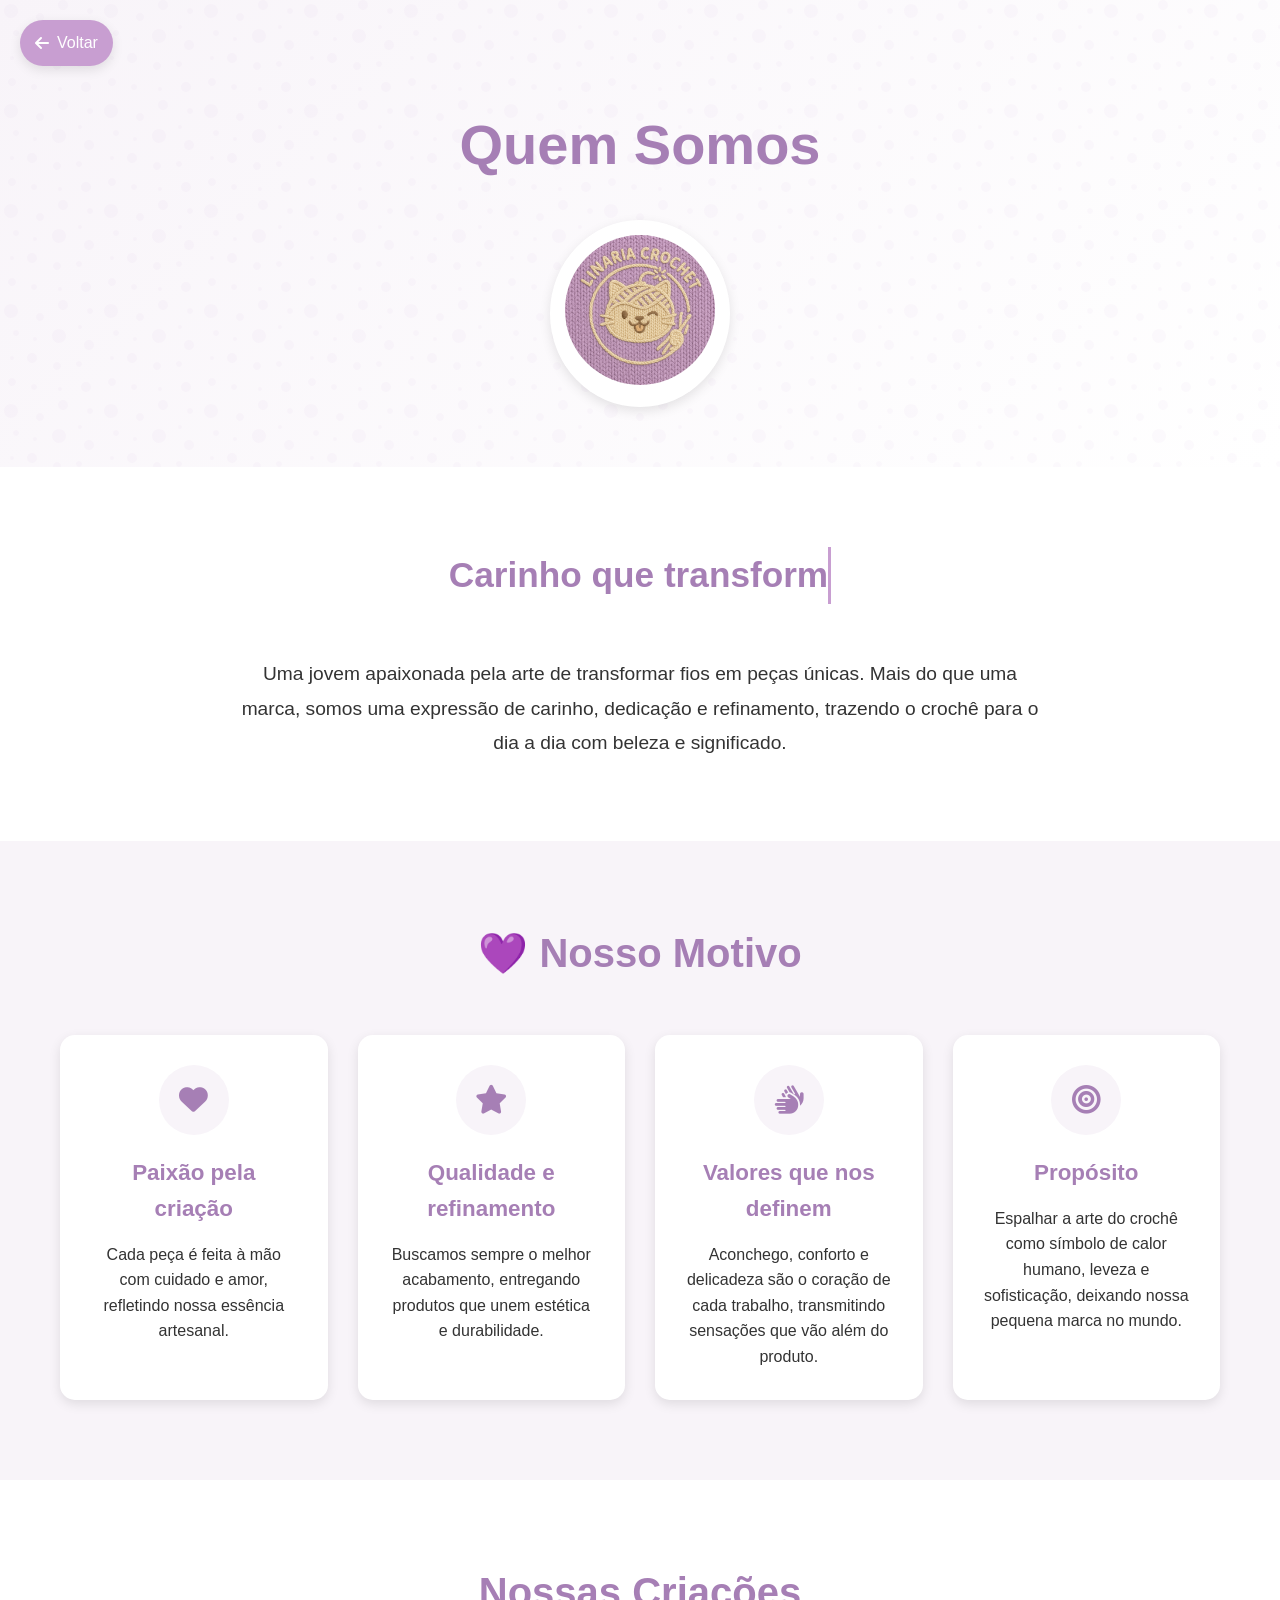
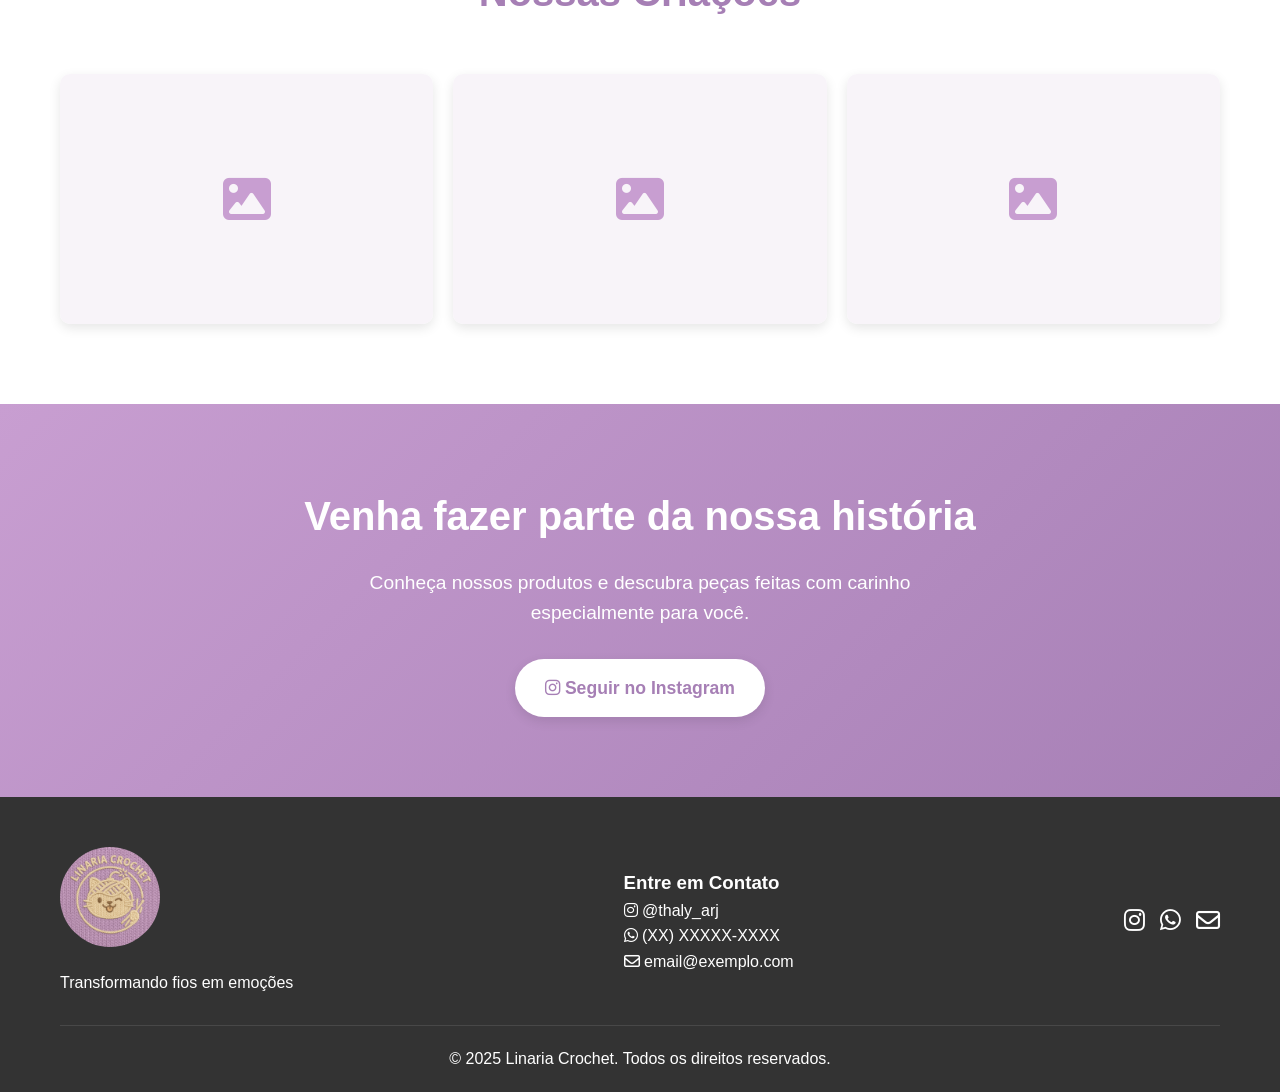
==== quemsomos.html @ 7929ccbb "first commit" ====
<!DOCTYPE html>
<html lang="pt-BR">
<head>
  <meta charset="UTF-8">
  <meta name="viewport" content="width=device-width, initial-scale=1.0">
  <title>Quem Somos - Linaria Crochet</title>
  <link rel="stylesheet" href="https://cdnjs.cloudflare.com/ajax/libs/font-awesome/6.4.0/css/all.min.css">
  <link rel="stylesheet" href="css/quemSomos.css">
</head>
<body>
  <!-- Botão Voltar -->
  <a href="index.html" class="back-button">
    <i class="fas fa-arrow-left"></i> Voltar
  </a>

  <!-- Hero Section -->
  <section class="hero">
    <div class="hero-content">
      <h1 class="hero-title">Quem Somos</h1>
      <div class="hero-image">
        <img src="img/logo.png" alt="Linaria Crochet">
      </div>
    </div>
  </section>

  <!-- Conteúdo Principal -->
  <main class="about-container">
    <!-- Introdução -->
    <section class="intro-section">
      <div class="container">
        <div class="typewriter-container">
          <h2 class="typewriter">Carinho que transforma.</h2>
        </div>
        <p class="intro-text">Uma jovem apaixonada pela arte de transformar fios em peças únicas. Mais do que uma marca, somos uma expressão de carinho, dedicação e refinamento, trazendo o crochê para o dia a dia com beleza e significado.</p>
      </div>
    </section>

    <!-- Nosso Motivo -->
    <section class="motive-section">
      <div class="container">
        <h2 class="section-title">💜 Nosso Motivo</h2>
        
        <div class="motive-grid">
          <div class="motive-card">
            <div class="motive-icon">
              <i class="fas fa-heart"></i>
            </div>
            <h3>Paixão pela criação</h3>
            <p>Cada peça é feita à mão com cuidado e amor, refletindo nossa essência artesanal.</p>
          </div>
          
          <div class="motive-card">
            <div class="motive-icon">
              <i class="fas fa-star"></i>
            </div>
            <h3>Qualidade e refinamento</h3>
            <p>Buscamos sempre o melhor acabamento, entregando produtos que unem estética e durabilidade.</p>
          </div>
          
          <div class="motive-card">
            <div class="motive-icon">
              <i class="fas fa-hands"></i>
            </div>
            <h3>Valores que nos definem</h3>
            <p>Aconchego, conforto e delicadeza são o coração de cada trabalho, transmitindo sensações que vão além do produto.</p>
          </div>
          
          <div class="motive-card">
            <div class="motive-icon">
              <i class="fas fa-bullseye"></i>
            </div>
            <h3>Propósito</h3>
            <p>Espalhar a arte do crochê como símbolo de calor humano, leveza e sofisticação, deixando nossa pequena marca no mundo.</p>
          </div>
        </div>
      </div>
    </section>

    <!-- Galeria -->
    <section class="gallery-section">
      <div class="container">
        <h2 class="section-title">Nossas Criações</h2>
        <div class="gallery-grid">
          <div class="gallery-item">
            <div class="gallery-image placeholder-image">
              <i class="fas fa-image"></i>
            </div>
          </div>
          <div class="gallery-item">
            <div class="gallery-image placeholder-image">
              <i class="fas fa-image"></i>
            </div>
          </div>
          <div class="gallery-item">
            <div class="gallery-image placeholder-image">
              <i class="fas fa-image"></i>
            </div>
          </div>
        </div>
      </div>
    </section>

    <!-- Chamada para ação -->
    <section class="cta-section">
      <div class="container">
        <h2 class="cta-title">Venha fazer parte da nossa história</h2>
        <p>Conheça nossos produtos e descubra peças feitas com carinho especialmente para você.</p>
        <a href="https://www.instagram.com/thaly_arj/" target="_blank" class="cta-button">
          <i class="fab fa-instagram"></i> Seguir no Instagram
        </a>
      </div>
    </section>
  </main>

 <footer class="footer" id="contact">
    <div class="container">
      <div class="footer-content">
        <div class="footer-logo">
          <img src="./img/logo.png" alt="Linaria Crochet">
          <p>Transformando fios em emoções</p>
        </div>
        <div class="footer-info">
          <h3>Entre em Contato</h3>
          <div class="contact-info">
            <p><i class="fab fa-instagram"></i> @thaly_arj</p>
            <p><i class="fab fa-whatsapp"></i> (XX) XXXXX-XXXX</p>
            <p><i class="far fa-envelope"></i> email@exemplo.com</p>
          </div>
        </div>
        <div class="footer-links">
          <a href="https://www.instagram.com/thaly_arj/" target="_blank">
            <i class="fab fa-instagram"></i>
          </a>
          <a href="#">
            <i class="fab fa-whatsapp"></i>
          </a>
          <a href="#">
            <i class="far fa-envelope"></i>
          </a>
        </div>
      </div>
      <div class="footer-bottom">
        <p>&copy; 2025 Linaria Crochet. Todos os direitos reservados.</p>
      </div>
    </div>
  </footer>

  <script src="js/quemSomos.js"></script>
</body>
</html>
---- css/quemSomos.css ----
/* ===== VARIÁVEIS E RESET ===== */
:root {
  --primary-color: #c89ed1;
  --primary-dark: #a67fb5;
  --secondary-color: #f8f4f9;
  --text-color: #333;
  --light-gray: #f5f5f5;
  --white: #ffffff;
  --shadow: 0 4px 12px rgba(0, 0, 0, 0.1);
  --transition: all 0.3s ease;
}

* {
  margin: 0;
  padding: 0;
  box-sizing: border-box;
}

body {
  font-family: 'Segoe UI', Tahoma, Geneva, Verdana, sans-serif;
  background: var(--white);
  color: var(--text-color);
  line-height: 1.6;
  overflow-x: hidden;
}

.container {
  max-width: 1200px;
  margin: 0 auto;
  padding: 0 20px;
}

/* ===== BOTÃO VOLTAR ===== */
.back-button {
  position: fixed;
  top: 20px;
  left: 20px;
  z-index: 100;
  background: var(--primary-color);
  color: var(--white);
  text-decoration: none;
  padding: 10px 15px;
  border-radius: 30px;
  display: flex;
  align-items: center;
  gap: 8px;
  font-weight: 500;
  box-shadow: var(--shadow);
  transition: var(--transition);
}

.back-button:hover {
  background: var(--primary-dark);
  transform: translateY(-2px);
}

/* ===== HERO SECTION ===== */
.hero {
  background: linear-gradient(135deg, var(--secondary-color) 0%, var(--white) 100%);
  padding: 100px 0 60px;
  text-align: center;
  position: relative;
  overflow: hidden;
}

.hero::before {
  content: '';
  position: absolute;
  top: 0;
  left: 0;
  width: 100%;
  height: 100%;
  background-image: url("data:image/svg+xml,%3Csvg width='100' height='100' viewBox='0 0 100 100' xmlns='http://www.w3.org/2000/svg'%3E%3Cpath d='M11 18c3.866 0 7-3.134 7-7s-3.134-7-7-7-7 3.134-7 7 3.134 7 7 7zm48 25c3.866 0 7-3.134 7-7s-3.134-7-7-7-7 3.134-7 7 3.134 7 7 7zm-43-7c1.657 0 3-1.343 3-3s-1.343-3-3-3-3 1.343-3 3 1.343 3 3 3zm63 31c1.657 0 3-1.343 3-3s-1.343-3-3-3-3 1.343-3 3 1.343 3 3 3zM34 90c1.657 0 3-1.343 3-3s-1.343-3-3-3-3 1.343-3 3 1.343 3 3 3zm56-76c1.657 0 3-1.343 3-3s-1.343-3-3-3-3 1.343-3 3 1.343 3 3 3zM12 86c2.21 0 4-1.79 4-4s-1.79-4-4-4-4 1.79-4 4 1.79 4 4 4zm28-65c2.21 0 4-1.79 4-4s-1.79-4-4-4-4 1.79-4 4 1.79 4 4 4zm23-11c2.76 0 5-2.24 5-5s-2.24-5-5-5-5 2.24-5 5 2.24 5 5 5zm-6 60c2.21 0 4-1.79 4-4s-1.79-4-4-4-4 1.79-4 4 1.79 4 4 4zm29 22c2.76 0 5-2.24 5-5s-2.24-5-5-5-5 2.24-5 5 2.24 5 5 5zM32 63c2.76 0 5-2.24 5-5s-2.24-5-5-5-5 2.24-5 5 2.24 5 5 5zm57-13c2.76 0 5-2.24 5-5s-2.24-5-5-5-5 2.24-5 5 2.24 5 5 5zm-9-21c1.105 0 2-.895 2-2s-.895-2-2-2-2 .895-2 2 .895 2 2 2zM60 91c1.105 0 2-.895 2-2s-.895-2-2-2-2 .895-2 2 .895 2 2 2zM35 41c1.105 0 2-.895 2-2s-.895-2-2-2-2 .895-2 2 .895 2 2 2zM12 60c1.105 0 2-.895 2-2s-.895-2-2-2-2 .895-2 2 .895 2 2 2z' fill='%23c89ed1' fill-opacity='0.1' fill-rule='evenodd'/%3E%3C/svg%3E");
  opacity: 0.5;
}

.hero-content {
  position: relative;
  z-index: 2;
}

.hero-title {
  font-size: 3.5rem;
  color: var(--primary-dark);
  margin-bottom: 30px;
  font-weight: 700;
  animation: fadeInDown 1s ease;
}

.hero-image {
  display: inline-block;
  background: var(--white);
  padding: 15px;
  border-radius: 50%;
  box-shadow: var(--shadow);
  animation: fadeInUp 1s ease;
}

.hero-image img {
  width: 150px;
  height: 150px;
  object-fit: cover;
  border-radius: 50%;
}

/* ===== SEÇÃO DE INTRODUÇÃO ===== */
.intro-section {
  padding: 80px 0;
  background: var(--white);
  text-align: center;
}

.typewriter-container {
  margin-bottom: 30px;
  min-height: 80px;
}

.typewriter {
  font-size: 2.2rem;
  color: var(--primary-dark);
  font-weight: 600;
  display: inline-block;
  border-right: 3px solid var(--primary-color);
  white-space: nowrap;
  overflow: hidden;
  animation: blink 0.75s step-end infinite;
}

.intro-text {
  font-size: 1.2rem;
  max-width: 800px;
  margin: 0 auto;
  line-height: 1.8;
  color: var(--text-color);
  animation: fadeIn 1.5s ease;
}

/* ===== SEÇÃO DE MOTIVO ===== */
.motive-section {
  padding: 80px 0;
  background: var(--secondary-color);
}

.section-title {
  text-align: center;
  font-size: 2.5rem;
  color: var(--primary-dark);
  margin-bottom: 50px;
  font-weight: 700;
}

.motive-grid {
  display: grid;
  grid-template-columns: repeat(auto-fit, minmax(250px, 1fr));
  gap: 30px;
}

.motive-card {
  background: var(--white);
  padding: 30px;
  border-radius: 15px;
  text-align: center;
  box-shadow: var(--shadow);
  transition: var(--transition);
  opacity: 0;
  transform: translateY(20px);
}

.motive-card.visible {
  opacity: 1;
  transform: translateY(0);
}

.motive-card:hover {
  transform: translateY(-10px);
  box-shadow: 0 15px 30px rgba(0, 0, 0, 0.1);
}

.motive-icon {
  width: 70px;
  height: 70px;
  background: var(--secondary-color);
  border-radius: 50%;
  display: flex;
  align-items: center;
  justify-content: center;
  margin: 0 auto 20px;
  color: var(--primary-dark);
  font-size: 1.8rem;
}

.motive-card h3 {
  font-size: 1.4rem;
  margin-bottom: 15px;
  color: var(--primary-dark);
}

.motive-card p {
  color: var(--text-color);
  line-height: 1.6;
}

/* ===== GALERIA ===== */
.gallery-section {
  padding: 80px 0;
  background: var(--white);
}

.gallery-grid {
  display: grid;
  grid-template-columns: repeat(auto-fit, minmax(300px, 1fr));
  gap: 20px;
}

.gallery-item {
  border-radius: 10px;
  overflow: hidden;
  box-shadow: var(--shadow);
  transition: var(--transition);
}

.gallery-item:hover {
  transform: scale(1.03);
}

.placeholder-image {
  height: 250px;
  background: var(--secondary-color);
  display: flex;
  align-items: center;
  justify-content: center;
  color: var(--primary-color);
  font-size: 3rem;
}

/* ===== SEÇÃO CTA ===== */
.cta-section {
  padding: 80px 0;
  background: linear-gradient(135deg, var(--primary-color) 0%, var(--primary-dark) 100%);
  color: var(--white);
  text-align: center;
}

.cta-title {
  font-size: 2.5rem;
  margin-bottom: 20px;
}

.cta-section p {
  font-size: 1.2rem;
  max-width: 600px;
  margin: 0 auto 30px;
}

.cta-button {
  display: inline-block;
  background: var(--white);
  color: var(--primary-dark);
  text-decoration: none;
  padding: 15px 30px;
  border-radius: 30px;
  font-weight: 600;
  font-size: 1.1rem;
  transition: var(--transition);
  box-shadow: var(--shadow);
}

.cta-button:hover {
  transform: translateY(-5px);
  box-shadow: 0 10px 20px rgba(0, 0, 0, 0.2);
}

/* ===== RODAPÉ ===== */
.footer {
  background: var(--text-color);
  color: var(--white);
  padding: 50px 0 20px;
}

.footer-content {
  display: flex;
  justify-content: space-between;
  align-items: center;
  margin-bottom: 30px;
  flex-wrap: wrap;
  gap: 30px;
}

.footer-logo img {
  width: 100px;
  height: 100px;
  border-radius: 50%;
  object-fit: cover;
  margin-bottom: 15px;
}

.footer-links {
  display: flex;
  gap: 15px;
}

.footer-links a {
  color: var(--white);
  font-size: 1.5rem;
  transition: var(--transition);
}

.footer-links a:hover {
  color: var(--primary-color);
  transform: translateY(-3px);
}

.footer-bottom {
  text-align: center;
  padding-top: 20px;
  border-top: 1px solid rgba(255, 255, 255, 0.1);
}

/* ===== ANIMAÇÕES ===== */
@keyframes fadeIn {
  from { opacity: 0; }
  to { opacity: 1; }
}

@keyframes fadeInUp {
  from {
    opacity: 0;
    transform: translateY(30px);
  }
  to {
    opacity: 1;
    transform: translateY(0);
  }
}

@keyframes fadeInDown {
  from {
    opacity: 0;
    transform: translateY(-30px);
  }
  to {
    opacity: 1;
    transform: translateY(0);
  }
}

@keyframes blink {
  from, to { border-color: transparent; }
  50% { border-color: var(--primary-color); }
}

/* ===== RESPONSIVIDADE ===== */
@media (max-width: 992px) {
  .hero-title {
    font-size: 2.8rem;
  }
  
  .typewriter {
    font-size: 1.8rem;
  }
}

@media (max-width: 768px) {
  .hero {
    padding: 80px 0 40px;
  }
  
  .hero-title {
    font-size: 2.2rem;
  }
  
  .typewriter {
    font-size: 1.5rem;
    white-space: normal;
    border-right: none;
    animation: none;
  }
  
  .motive-grid {
    grid-template-columns: 1fr;
  }
  
  .footer-content {
    flex-direction: column;
    text-align: center;
  }
}

@media (max-width: 576px) {
  .back-button {
    top: 10px;
    left: 10px;
    padding: 8px 12px;
    font-size: 0.9rem;
  }
  
  .hero-title {
    font-size: 1.8rem;
  }
  
  .hero-image img {
    width: 120px;
    height: 120px;
  }
  
  .section-title {
    font-size: 2rem;
  }
  
  .cta-title {
    font-size: 2rem;
  }
}
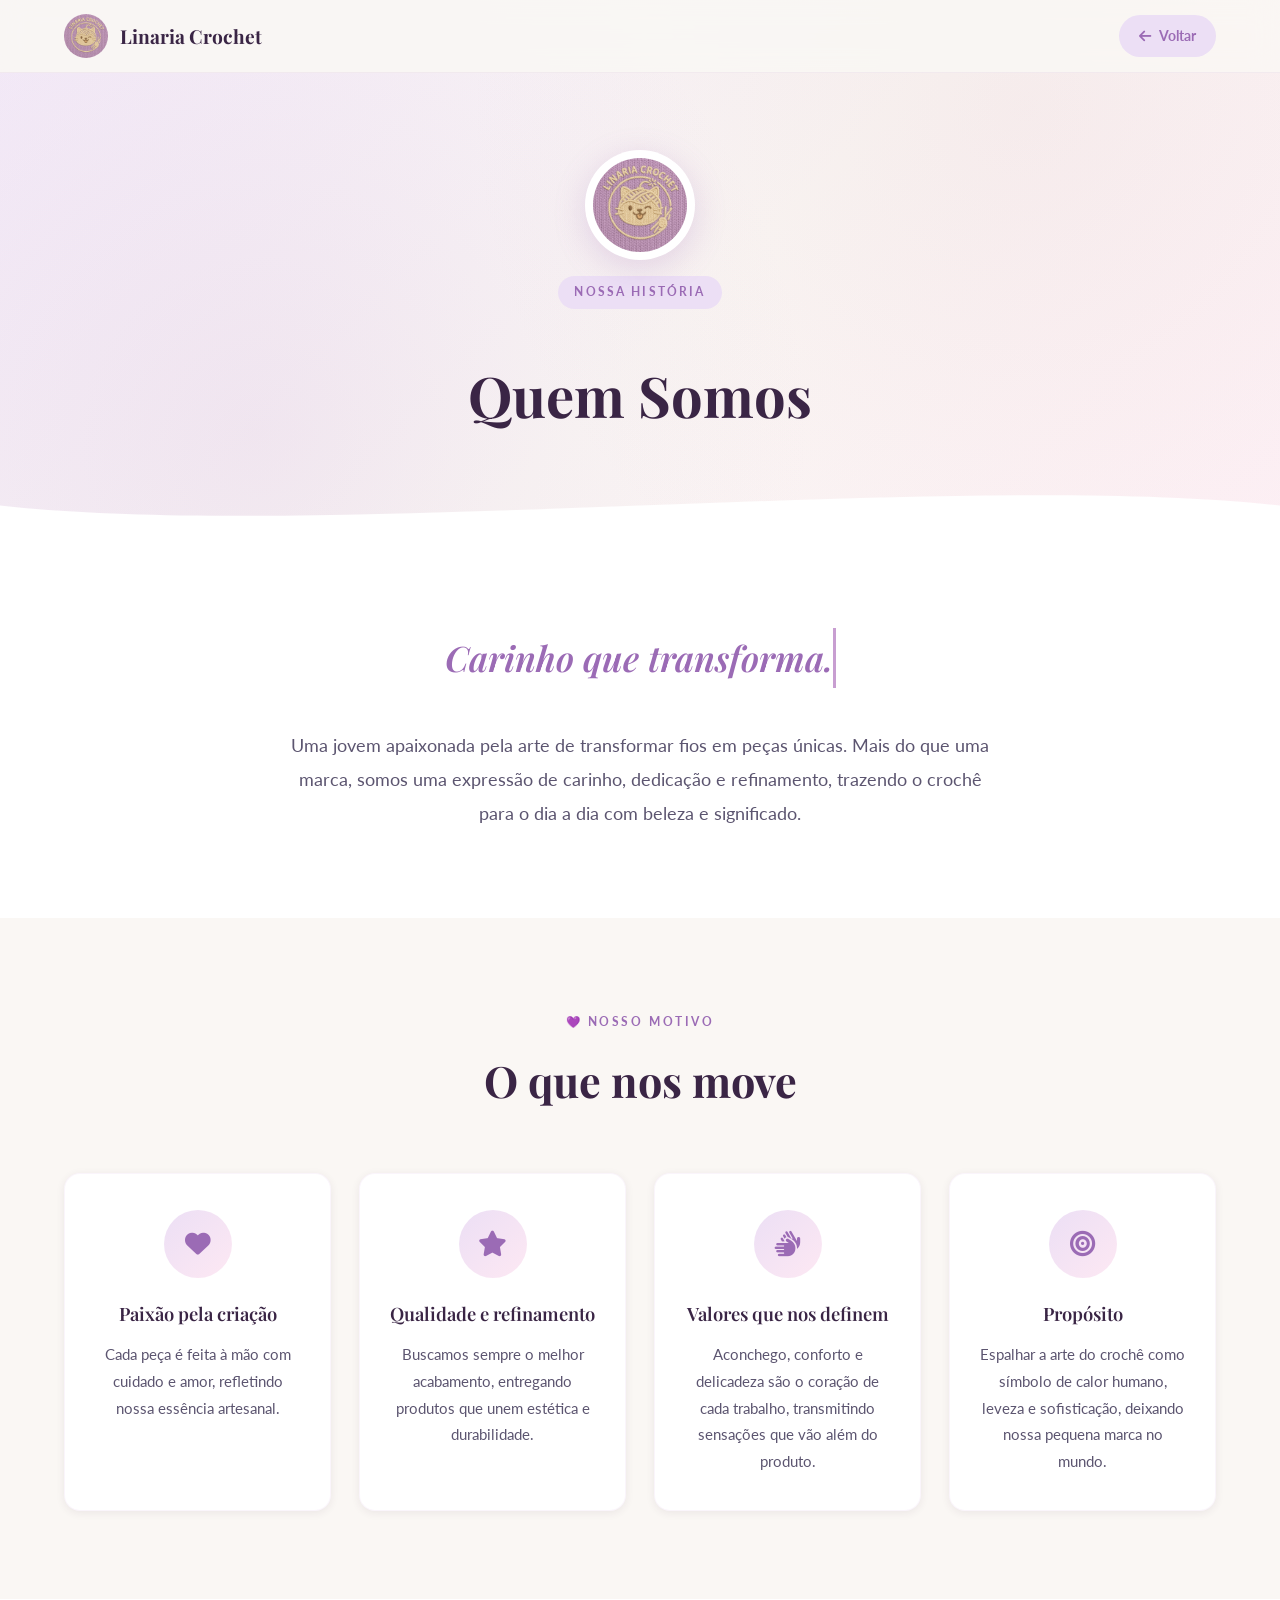
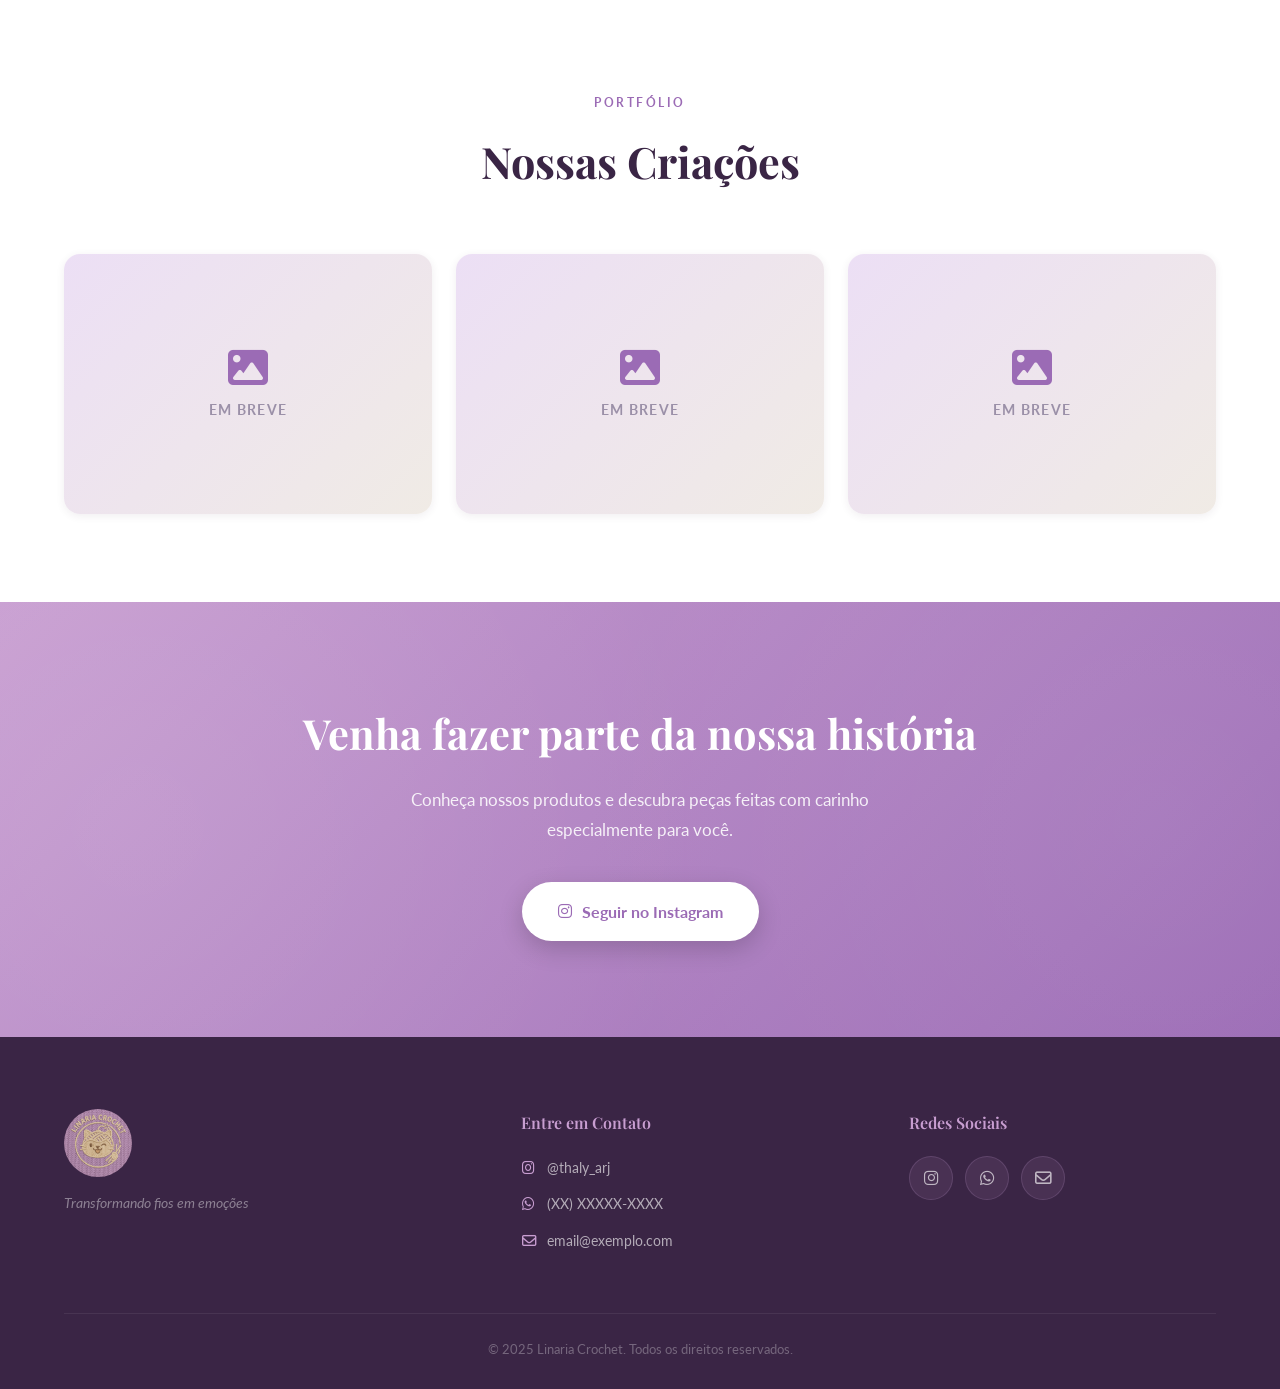
==== commit 431270d6: "feat: redesign layout, refine UI/UX and improve responsiveness - Replace fixed sidebar with glassmor" ====
--- a/quemsomos.html
+++ b/quemsomos.html
@@ -4,28 +4,44 @@
   <meta charset="UTF-8">
   <meta name="viewport" content="width=device-width, initial-scale=1.0">
   <title>Quem Somos - Linaria Crochet</title>
+  <link rel="icon" type="image/png" href="./img/favicon.ico">
+  <link rel="preconnect" href="https://fonts.googleapis.com">
+  <link rel="preconnect" href="https://fonts.gstatic.com" crossorigin>
+  <link href="https://fonts.googleapis.com/css2?family=Playfair+Display:ital,wght@0,400;0,600;0,700;1,400&family=Lato:wght@300;400;700&display=swap" rel="stylesheet">
   <link rel="stylesheet" href="https://cdnjs.cloudflare.com/ajax/libs/font-awesome/6.4.0/css/all.min.css">
+  <link rel="stylesheet" href="css/style.css">
   <link rel="stylesheet" href="css/quemSomos.css">
 </head>
 <body>
-  <!-- Botão Voltar -->
-  <a href="index.html" class="back-button">
-    <i class="fas fa-arrow-left"></i> Voltar
-  </a>
+  <nav class="navbar" id="navbar">
+    <div class="nav-container">
+      <a href="index.html" class="nav-brand">
+        <img src="./img/logo.png" alt="Linaria Crochet" />
+        <span>Linaria Crochet</span>
+      </a>
+      <a href="index.html" class="nav-back">
+        <i class="fas fa-arrow-left"></i>
+        <span>Voltar</span>
+      </a>
+    </div>
+  </nav>
 
-  <!-- Hero Section -->
-  <section class="hero">
-    <div class="hero-content">
-      <h1 class="hero-title">Quem Somos</h1>
-      <div class="hero-image">
+  <section class="qs-hero">
+    <div class="qs-hero-content">
+      <div class="qs-hero-logo">
         <img src="img/logo.png" alt="Linaria Crochet">
       </div>
+      <span class="hero-badge">Nossa história</span>
+      <h1 class="qs-hero-title">Quem Somos</h1>
+    </div>
+    <div class="hero-wave">
+      <svg viewBox="0 0 1440 80" preserveAspectRatio="none" xmlns="http://www.w3.org/2000/svg">
+        <path d="M0,40 C360,80 1080,0 1440,40 L1440,80 L0,80 Z" fill="#ffffff"/>
+      </svg>
     </div>
   </section>
 
-  <!-- Conteúdo Principal -->
   <main class="about-container">
-    <!-- Introdução -->
     <section class="intro-section">
       <div class="container">
         <div class="typewriter-container">
@@ -35,40 +51,30 @@
       </div>
     </section>
 
-    <!-- Nosso Motivo -->
     <section class="motive-section">
       <div class="container">
-        <h2 class="section-title">💜 Nosso Motivo</h2>
-        
+        <div class="section-header">
+          <span class="section-badge">💜 Nosso Motivo</span>
+          <h2 class="section-title">O que nos move</h2>
+        </div>
         <div class="motive-grid">
           <div class="motive-card">
-            <div class="motive-icon">
-              <i class="fas fa-heart"></i>
-            </div>
+            <div class="motive-icon"><i class="fas fa-heart"></i></div>
             <h3>Paixão pela criação</h3>
             <p>Cada peça é feita à mão com cuidado e amor, refletindo nossa essência artesanal.</p>
           </div>
-          
           <div class="motive-card">
-            <div class="motive-icon">
-              <i class="fas fa-star"></i>
-            </div>
+            <div class="motive-icon"><i class="fas fa-star"></i></div>
             <h3>Qualidade e refinamento</h3>
             <p>Buscamos sempre o melhor acabamento, entregando produtos que unem estética e durabilidade.</p>
           </div>
-          
           <div class="motive-card">
-            <div class="motive-icon">
-              <i class="fas fa-hands"></i>
-            </div>
+            <div class="motive-icon"><i class="fas fa-hands"></i></div>
             <h3>Valores que nos definem</h3>
             <p>Aconchego, conforto e delicadeza são o coração de cada trabalho, transmitindo sensações que vão além do produto.</p>
           </div>
-          
           <div class="motive-card">
-            <div class="motive-icon">
-              <i class="fas fa-bullseye"></i>
-            </div>
+            <div class="motive-icon"><i class="fas fa-bullseye"></i></div>
             <h3>Propósito</h3>
             <p>Espalhar a arte do crochê como símbolo de calor humano, leveza e sofisticação, deixando nossa pequena marca no mundo.</p>
           </div>
@@ -76,31 +82,35 @@
       </div>
     </section>
 
-    <!-- Galeria -->
     <section class="gallery-section">
       <div class="container">
-        <h2 class="section-title">Nossas Criações</h2>
+        <div class="section-header">
+          <span class="section-badge">Portfólio</span>
+          <h2 class="section-title">Nossas Criações</h2>
+        </div>
         <div class="gallery-grid">
           <div class="gallery-item">
             <div class="gallery-image placeholder-image">
               <i class="fas fa-image"></i>
+              <span>Em breve</span>
             </div>
           </div>
           <div class="gallery-item">
             <div class="gallery-image placeholder-image">
               <i class="fas fa-image"></i>
+              <span>Em breve</span>
             </div>
           </div>
           <div class="gallery-item">
             <div class="gallery-image placeholder-image">
               <i class="fas fa-image"></i>
+              <span>Em breve</span>
             </div>
           </div>
         </div>
       </div>
     </section>
 
-    <!-- Chamada para ação -->
     <section class="cta-section">
       <div class="container">
         <h2 class="cta-title">Venha fazer parte da nossa história</h2>
@@ -112,12 +122,12 @@
     </section>
   </main>
 
- <footer class="footer" id="contact">
+  <footer class="footer" id="contact">
     <div class="container">
       <div class="footer-content">
-        <div class="footer-logo">
+        <div class="footer-brand">
           <img src="./img/logo.png" alt="Linaria Crochet">
-          <p>Transformando fios em emoções</p>
+          <p class="footer-tagline">Transformando fios em emoções</p>
         </div>
         <div class="footer-info">
           <h3>Entre em Contato</h3>
@@ -127,16 +137,19 @@
             <p><i class="far fa-envelope"></i> email@exemplo.com</p>
           </div>
         </div>
-        <div class="footer-links">
-          <a href="https://www.instagram.com/thaly_arj/" target="_blank">
-            <i class="fab fa-instagram"></i>
-          </a>
-          <a href="#">
-            <i class="fab fa-whatsapp"></i>
-          </a>
-          <a href="#">
-            <i class="far fa-envelope"></i>
-          </a>
+        <div class="footer-social">
+          <h3>Redes Sociais</h3>
+          <div class="footer-links">
+            <a href="https://www.instagram.com/thaly_arj/" target="_blank" aria-label="Instagram">
+              <i class="fab fa-instagram"></i>
+            </a>
+            <a href="#" aria-label="WhatsApp">
+              <i class="fab fa-whatsapp"></i>
+            </a>
+            <a href="#" aria-label="Email">
+              <i class="far fa-envelope"></i>
+            </a>
+          </div>
         </div>
       </div>
       <div class="footer-bottom">
@@ -146,5 +159,10 @@
   </footer>
 
   <script src="js/quemSomos.js"></script>
+  <script>
+    window.addEventListener('scroll', () => {
+      document.getElementById('navbar').classList.toggle('scrolled', window.scrollY > 20);
+    });
+  </script>
 </body>
-</html>+</html>
--- a/css/style.css
+++ b/css/style.css
@@ -0,0 +1,630 @@
+/* =====================================================
+   LINARIA CROCHET — ESTILOS PRINCIPAIS
+   ===================================================== */
+
+/* === TOKENS === */
+:root {
+  --primary:       #c89ed1;
+  --primary-dark:  #9b6bb5;
+  --primary-light: #ecdff5;
+  --accent:        #d4a0b0;
+  --cream:         #faf7f4;
+  --cream-dark:    #f0ebe5;
+  --text-dark:     #3a2545;
+  --text-body:     #5c5570;
+  --text-light:    #9b90a8;
+  --white:         #ffffff;
+  --shadow-sm:     0 2px 8px rgba(58, 37, 69, 0.08);
+  --shadow-md:     0 8px 24px rgba(58, 37, 69, 0.12);
+  --shadow-lg:     0 20px 48px rgba(58, 37, 69, 0.18);
+  --radius:        16px;
+  --radius-sm:     8px;
+  --radius-full:   50px;
+  --nav-h:         72px;
+}
+
+/* === RESET === */
+*, *::before, *::after {
+  margin: 0;
+  padding: 0;
+  box-sizing: border-box;
+}
+
+html { scroll-behavior: smooth; }
+
+body {
+  font-family: 'Lato', 'Segoe UI', sans-serif;
+  background: var(--cream);
+  color: var(--text-body);
+  line-height: 1.7;
+  overflow-x: hidden;
+}
+
+body.no-scroll { overflow: hidden; }
+
+img { max-width: 100%; display: block; }
+a   { text-decoration: none; }
+ul  { list-style: none; }
+
+.container {
+  max-width: 1200px;
+  margin: 0 auto;
+  padding: 0 24px;
+}
+
+/* === NAVBAR === */
+.navbar {
+  position: fixed;
+  top: 0;
+  left: 0;
+  right: 0;
+  z-index: 1000;
+  background: rgba(250, 247, 244, 0.88);
+  backdrop-filter: blur(14px);
+  -webkit-backdrop-filter: blur(14px);
+  border-bottom: 1px solid rgba(200, 158, 209, 0.15);
+  transition: background 0.3s ease, box-shadow 0.3s ease;
+}
+
+.navbar.scrolled {
+  background: rgba(255, 255, 255, 0.97);
+  box-shadow: var(--shadow-sm);
+}
+
+.nav-container {
+  max-width: 1200px;
+  margin: 0 auto;
+  padding: 0 24px;
+  height: var(--nav-h);
+  display: flex;
+  align-items: center;
+  gap: 24px;
+}
+
+.nav-brand {
+  display: flex;
+  align-items: center;
+  gap: 12px;
+  flex-shrink: 0;
+}
+
+.nav-brand img {
+  width: 44px;
+  height: 44px;
+  border-radius: 50%;
+  object-fit: cover;
+  transition: transform 0.3s ease;
+}
+
+.nav-brand:hover img { transform: scale(1.08); }
+
+.nav-brand span {
+  font-family: 'Playfair Display', Georgia, serif;
+  font-size: 1.2rem;
+  font-weight: 700;
+  color: var(--text-dark);
+  white-space: nowrap;
+}
+
+/* Desktop nav links */
+.nav-menu {
+  display: flex;
+  align-items: center;
+  gap: 4px;
+  margin-left: auto;
+}
+
+.nav-menu li a {
+  display: flex;
+  align-items: center;
+  gap: 6px;
+  padding: 8px 14px;
+  border-radius: var(--radius-sm);
+  font-size: 0.88rem;
+  font-weight: 700;
+  color: var(--text-body);
+  transition: color 0.2s ease, background 0.2s ease;
+  letter-spacing: 0.01em;
+}
+
+.nav-menu li a i { font-size: 0.8rem; }
+
+.nav-menu li a:hover,
+.nav-menu li.active a {
+  color: var(--primary-dark);
+  background: var(--primary-light);
+}
+
+.nav-menu li.blog a { color: #c06080; }
+
+/* "Voltar" link (quemsomos page) */
+.nav-back {
+  display: flex;
+  align-items: center;
+  gap: 8px;
+  margin-left: auto;
+  padding: 9px 20px;
+  border-radius: var(--radius-full);
+  background: var(--primary-light);
+  color: var(--primary-dark);
+  font-size: 0.88rem;
+  font-weight: 700;
+  transition: background 0.2s ease, transform 0.2s ease;
+}
+
+.nav-back:hover {
+  background: var(--primary);
+  color: var(--white);
+  transform: translateX(-2px);
+}
+
+.mobile-menu-toggle {
+  display: none;
+  align-items: center;
+  justify-content: center;
+  background: none;
+  border: none;
+  cursor: pointer;
+  padding: 8px;
+  color: var(--text-dark);
+  font-size: 1.3rem;
+  border-radius: var(--radius-sm);
+  transition: background 0.2s ease;
+  margin-left: auto;
+}
+
+.mobile-menu-toggle:hover {
+  background: var(--primary-light);
+  color: var(--primary-dark);
+}
+
+/* === OVERLAY === */
+.overlay {
+  display: none;
+  position: fixed;
+  inset: 0;
+  background: rgba(58, 37, 69, 0.45);
+  z-index: 998;
+  opacity: 0;
+  transition: opacity 0.3s ease;
+}
+
+.overlay.active {
+  display: block;
+  opacity: 1;
+}
+
+/* === HERO === */
+.hero {
+  min-height: 100vh;
+  padding-top: var(--nav-h);
+  background: linear-gradient(135deg, #f3eaf8 0%, var(--cream) 55%, #fdf0f5 100%);
+  position: relative;
+  display: flex;
+  align-items: center;
+  overflow: hidden;
+}
+
+.hero::before {
+  content: '';
+  position: absolute;
+  inset: 0;
+  background:
+    radial-gradient(circle at 15% 75%, rgba(200, 158, 209, 0.18) 0%, transparent 48%),
+    radial-gradient(circle at 85% 20%, rgba(212, 160, 176, 0.14) 0%, transparent 48%);
+  pointer-events: none;
+}
+
+.hero-container {
+  max-width: 1200px;
+  width: 100%;
+  margin: 0 auto;
+  padding: 60px 24px 100px;
+  display: grid;
+  grid-template-columns: 1fr 1fr;
+  align-items: center;
+  gap: 56px;
+  position: relative;
+  z-index: 2;
+}
+
+.hero-badge {
+  display: inline-block;
+  font-size: 0.75rem;
+  font-weight: 700;
+  letter-spacing: 0.18em;
+  text-transform: uppercase;
+  color: var(--primary-dark);
+  background: var(--primary-light);
+  padding: 6px 16px;
+  border-radius: var(--radius-full);
+  margin-bottom: 22px;
+}
+
+.hero-title {
+  font-family: 'Playfair Display', Georgia, serif;
+  font-size: clamp(2.4rem, 5vw, 3.8rem);
+  font-weight: 700;
+  color: var(--text-dark);
+  line-height: 1.15;
+  margin-bottom: 20px;
+  animation: fadeInDown 0.9s ease both;
+}
+
+.hero-subtitle {
+  font-size: 1.1rem;
+  color: var(--text-body);
+  line-height: 1.8;
+  margin-bottom: 36px;
+  max-width: 420px;
+  animation: fadeInUp 0.9s ease 0.3s both;
+}
+
+.hero-button {
+  display: inline-flex;
+  align-items: center;
+  gap: 10px;
+  background: linear-gradient(135deg, var(--primary) 0%, var(--primary-dark) 100%);
+  color: var(--white);
+  padding: 16px 34px;
+  border-radius: var(--radius-full);
+  font-weight: 700;
+  font-size: 1rem;
+  box-shadow: 0 8px 24px rgba(155, 107, 181, 0.35);
+  transition: transform 0.3s ease, box-shadow 0.3s ease;
+  animation: fadeInUp 0.9s ease 0.6s both;
+}
+
+.hero-button:hover {
+  transform: translateY(-3px);
+  box-shadow: 0 14px 36px rgba(155, 107, 181, 0.45);
+}
+
+.hero-button i { transition: transform 0.3s ease; }
+.hero-button:hover i { transform: translateX(5px); }
+
+.hero-visual {
+  display: flex;
+  justify-content: center;
+  align-items: center;
+  animation: fadeInRight 0.9s ease 0.2s both;
+}
+
+.hero-wave {
+  position: absolute;
+  bottom: -1px;
+  left: 0;
+  right: 0;
+  line-height: 0;
+}
+
+.hero-wave svg {
+  width: 100%;
+  display: block;
+}
+
+/* === SECTION COMMON === */
+.section-header {
+  text-align: center;
+  margin-bottom: 56px;
+}
+
+.section-badge {
+  display: inline-block;
+  font-size: 0.72rem;
+  font-weight: 700;
+  letter-spacing: 0.22em;
+  text-transform: uppercase;
+  color: var(--primary-dark);
+  margin-bottom: 12px;
+}
+
+.section-title {
+  font-family: 'Playfair Display', Georgia, serif;
+  font-size: clamp(1.9rem, 4vw, 2.7rem);
+  font-weight: 700;
+  color: var(--text-dark);
+  margin-bottom: 12px;
+}
+
+.section-subtitle {
+  font-size: 1.02rem;
+  color: var(--text-light);
+  max-width: 480px;
+  margin: 0 auto;
+}
+
+/* === PRODUCTS SECTION === */
+.main-container {
+  max-width: 1200px;
+  margin: 0 auto;
+  padding: 96px 24px 112px;
+}
+
+/* === PRODUCT GRID === */
+.grid {
+  display: grid;
+  grid-template-columns: repeat(auto-fill, minmax(260px, 1fr));
+  gap: 28px;
+}
+
+/* === PRODUCT CARD === */
+.card {
+  background: var(--white);
+  border-radius: var(--radius);
+  padding: 32px 24px 24px;
+  text-align: center;
+  box-shadow: var(--shadow-sm);
+  display: flex;
+  flex-direction: column;
+  align-items: center;
+  opacity: 0;
+  transform: translateY(28px);
+  transition: opacity 0.5s ease, transform 0.5s ease, box-shadow 0.3s ease;
+  border: 1px solid rgba(200, 158, 209, 0.12);
+  position: relative;
+  overflow: hidden;
+}
+
+.card::before {
+  content: '';
+  position: absolute;
+  top: 0; left: 0; right: 0;
+  height: 3px;
+  background: linear-gradient(90deg, var(--primary), var(--accent));
+  transform: scaleX(0);
+  transform-origin: left;
+  transition: transform 0.4s ease;
+}
+
+.card.visible {
+  opacity: 1;
+  transform: translateY(0);
+}
+
+.card:hover {
+  box-shadow: var(--shadow-md);
+  transform: translateY(-8px);
+}
+
+.card:hover::before { transform: scaleX(1); }
+
+.card-icon-wrap {
+  width: 72px;
+  height: 72px;
+  background: linear-gradient(135deg, var(--primary-light), #fde8f3);
+  border-radius: 50%;
+  display: flex;
+  align-items: center;
+  justify-content: center;
+  margin-bottom: 20px;
+  transition: transform 0.3s ease;
+}
+
+.card:hover .card-icon-wrap { transform: scale(1.08); }
+
+.card i {
+  font-size: 1.7rem;
+  color: var(--primary-dark);
+}
+
+.card h2 {
+  font-family: 'Playfair Display', Georgia, serif;
+  font-size: 1.15rem;
+  font-weight: 600;
+  color: var(--text-dark);
+  margin-bottom: 8px;
+}
+
+.card .price {
+  font-size: 1.45rem;
+  font-weight: 700;
+  color: var(--primary-dark);
+  margin-bottom: 20px;
+  letter-spacing: -0.02em;
+}
+
+.card button {
+  width: 100%;
+  margin-top: auto;
+  padding: 12px 20px;
+  background: linear-gradient(135deg, var(--primary), var(--primary-dark));
+  color: var(--white);
+  border: none;
+  border-radius: var(--radius-sm);
+  font-size: 0.88rem;
+  font-weight: 700;
+  cursor: pointer;
+  display: flex;
+  align-items: center;
+  justify-content: center;
+  gap: 8px;
+  transition: transform 0.2s ease, box-shadow 0.2s ease;
+  box-shadow: 0 4px 12px rgba(155, 107, 181, 0.22);
+}
+
+.card button:hover {
+  box-shadow: 0 8px 20px rgba(155, 107, 181, 0.4);
+  transform: translateY(-2px);
+}
+
+/* === FOOTER === */
+.footer {
+  background: var(--text-dark);
+  color: rgba(255, 255, 255, 0.82);
+  padding: 72px 0 28px;
+}
+
+.footer-content {
+  display: grid;
+  grid-template-columns: 1.2fr 1fr 0.9fr;
+  gap: 48px;
+  margin-bottom: 48px;
+}
+
+.footer-brand img {
+  width: 68px;
+  height: 68px;
+  border-radius: 50%;
+  object-fit: cover;
+  margin-bottom: 14px;
+  opacity: 0.9;
+}
+
+.footer-tagline {
+  font-size: 0.9rem;
+  color: rgba(255, 255, 255, 0.42);
+  font-style: italic;
+}
+
+.footer-info h3,
+.footer-social h3 {
+  font-family: 'Playfair Display', Georgia, serif;
+  font-size: 1rem;
+  font-weight: 600;
+  color: var(--primary);
+  margin-bottom: 20px;
+}
+
+.contact-info p {
+  display: flex;
+  align-items: center;
+  gap: 10px;
+  margin-bottom: 12px;
+  font-size: 0.9rem;
+  color: rgba(255, 255, 255, 0.62);
+}
+
+.contact-info i {
+  color: var(--primary);
+  width: 16px;
+  text-align: center;
+  flex-shrink: 0;
+}
+
+.footer-links {
+  display: flex;
+  gap: 12px;
+}
+
+.footer-links a {
+  width: 44px;
+  height: 44px;
+  border-radius: 50%;
+  background: rgba(200, 158, 209, 0.1);
+  display: flex;
+  align-items: center;
+  justify-content: center;
+  color: rgba(255, 255, 255, 0.65);
+  font-size: 1.05rem;
+  border: 1px solid rgba(200, 158, 209, 0.18);
+  transition: background 0.2s ease, color 0.2s ease, transform 0.2s ease, border-color 0.2s ease;
+}
+
+.footer-links a:hover {
+  background: var(--primary);
+  color: var(--white);
+  transform: translateY(-3px);
+  border-color: var(--primary);
+}
+
+.footer-bottom {
+  border-top: 1px solid rgba(255, 255, 255, 0.07);
+  padding-top: 24px;
+  text-align: center;
+  font-size: 0.82rem;
+  color: rgba(255, 255, 255, 0.3);
+}
+
+/* === ANIMATIONS === */
+@keyframes fadeInDown {
+  from { opacity: 0; transform: translateY(-24px); }
+  to   { opacity: 1; transform: translateY(0); }
+}
+
+@keyframes fadeInUp {
+  from { opacity: 0; transform: translateY(24px); }
+  to   { opacity: 1; transform: translateY(0); }
+}
+
+@keyframes fadeInRight {
+  from { opacity: 0; transform: translateX(32px); }
+  to   { opacity: 1; transform: translateX(0); }
+}
+
+/* === RESPONSIVE === */
+@media (max-width: 1024px) {
+  .hero-container { gap: 40px; }
+  .footer-content { grid-template-columns: 1fr 1fr; }
+}
+
+@media (max-width: 768px) {
+  .mobile-menu-toggle { display: flex; }
+
+  .nav-menu {
+    position: fixed;
+    top: var(--nav-h);
+    left: 0;
+    right: 0;
+    flex-direction: column;
+    align-items: stretch;
+    margin-left: 0;
+    background: var(--white);
+    padding: 12px 16px 20px;
+    gap: 4px;
+    box-shadow: var(--shadow-md);
+    transform: translateY(-110%);
+    opacity: 0;
+    transition: transform 0.35s cubic-bezier(0.4, 0, 0.2, 1), opacity 0.35s ease;
+    z-index: 999;
+    pointer-events: none;
+  }
+
+  .nav-menu.active {
+    transform: translateY(0);
+    opacity: 1;
+    pointer-events: all;
+  }
+
+  .nav-menu li a {
+    padding: 12px 16px;
+    font-size: 0.95rem;
+    border-radius: var(--radius-sm);
+  }
+
+  .hero {
+    min-height: auto;
+  }
+
+  .hero-container {
+    grid-template-columns: 1fr;
+    text-align: center;
+    padding: 56px 24px 96px;
+    gap: 36px;
+  }
+
+  .hero-subtitle { margin: 0 auto 36px; }
+
+  .hero-visual { order: -1; }
+
+  .main-container { padding: 72px 20px 88px; }
+
+  .footer-content {
+    grid-template-columns: 1fr;
+    gap: 28px;
+    text-align: center;
+  }
+
+  .footer-links { justify-content: center; }
+  .contact-info p { justify-content: center; }
+}
+
+@media (max-width: 480px) {
+  .hero-title { font-size: 2.1rem; }
+
+  .grid { grid-template-columns: 1fr; }
+
+  .main-container { padding: 64px 16px 80px; }
+
+  .nav-brand span { font-size: 1rem; }
+}
--- a/css/quemSomos.css
+++ b/css/quemSomos.css
@@ -1,169 +1,143 @@
-/* ===== VARIÁVEIS E RESET ===== */
-:root {
-  --primary-color: #c89ed1;
-  --primary-dark: #a67fb5;
-  --secondary-color: #f8f4f9;
-  --text-color: #333;
-  --light-gray: #f5f5f5;
-  --white: #ffffff;
-  --shadow: 0 4px 12px rgba(0, 0, 0, 0.1);
-  --transition: all 0.3s ease;
-}
-
-* {
-  margin: 0;
-  padding: 0;
-  box-sizing: border-box;
-}
-
-body {
-  font-family: 'Segoe UI', Tahoma, Geneva, Verdana, sans-serif;
-  background: var(--white);
-  color: var(--text-color);
-  line-height: 1.6;
-  overflow-x: hidden;
-}
-
-.container {
-  max-width: 1200px;
-  margin: 0 auto;
-  padding: 0 20px;
-}
-
-/* ===== BOTÃO VOLTAR ===== */
-.back-button {
-  position: fixed;
-  top: 20px;
-  left: 20px;
-  z-index: 100;
-  background: var(--primary-color);
-  color: var(--white);
-  text-decoration: none;
-  padding: 10px 15px;
-  border-radius: 30px;
+/* =====================================================
+   LINARIA CROCHET — PÁGINA QUEM SOMOS
+   Complementa style.css (tokens, navbar, footer já incluídos)
+   ===================================================== */
+
+/* === HERO DA PÁGINA === */
+.qs-hero {
+  padding-top: var(--nav-h);
+  min-height: 60vh;
+  background: linear-gradient(135deg, #f3eaf8 0%, var(--cream) 55%, #fdf0f5 100%);
   display: flex;
   align-items: center;
-  gap: 8px;
-  font-weight: 500;
-  box-shadow: var(--shadow);
-  transition: var(--transition);
-}
-
-.back-button:hover {
-  background: var(--primary-dark);
-  transform: translateY(-2px);
-}
-
-/* ===== HERO SECTION ===== */
-.hero {
-  background: linear-gradient(135deg, var(--secondary-color) 0%, var(--white) 100%);
-  padding: 100px 0 60px;
+  justify-content: center;
   text-align: center;
   position: relative;
   overflow: hidden;
 }
 
-.hero::before {
+.qs-hero::before {
   content: '';
   position: absolute;
-  top: 0;
-  left: 0;
+  inset: 0;
+  background:
+    radial-gradient(circle at 20% 80%, rgba(200, 158, 209, 0.16) 0%, transparent 50%),
+    radial-gradient(circle at 80% 20%, rgba(212, 160, 176, 0.12) 0%, transparent 50%);
+  pointer-events: none;
+}
+
+.qs-hero-content {
+  position: relative;
+  z-index: 2;
+  padding: 60px 24px 80px;
+  display: flex;
+  flex-direction: column;
+  align-items: center;
+  gap: 16px;
+}
+
+.qs-hero-logo {
+  width: 110px;
+  height: 110px;
+  border-radius: 50%;
+  background: var(--white);
+  padding: 8px;
+  box-shadow: 0 8px 32px rgba(155, 107, 181, 0.22);
+  animation: fadeInDown 0.8s ease both;
+  overflow: hidden;
+}
+
+.qs-hero-logo img {
   width: 100%;
   height: 100%;
-  background-image: url("data:image/svg+xml,%3Csvg width='100' height='100' viewBox='0 0 100 100' xmlns='http://www.w3.org/2000/svg'%3E%3Cpath d='M11 18c3.866 0 7-3.134 7-7s-3.134-7-7-7-7 3.134-7 7 3.134 7 7 7zm48 25c3.866 0 7-3.134 7-7s-3.134-7-7-7-7 3.134-7 7 3.134 7 7 7zm-43-7c1.657 0 3-1.343 3-3s-1.343-3-3-3-3 1.343-3 3 1.343 3 3 3zm63 31c1.657 0 3-1.343 3-3s-1.343-3-3-3-3 1.343-3 3 1.343 3 3 3zM34 90c1.657 0 3-1.343 3-3s-1.343-3-3-3-3 1.343-3 3 1.343 3 3 3zm56-76c1.657 0 3-1.343 3-3s-1.343-3-3-3-3 1.343-3 3 1.343 3 3 3zM12 86c2.21 0 4-1.79 4-4s-1.79-4-4-4-4 1.79-4 4 1.79 4 4 4zm28-65c2.21 0 4-1.79 4-4s-1.79-4-4-4-4 1.79-4 4 1.79 4 4 4zm23-11c2.76 0 5-2.24 5-5s-2.24-5-5-5-5 2.24-5 5 2.24 5 5 5zm-6 60c2.21 0 4-1.79 4-4s-1.79-4-4-4-4 1.79-4 4 1.79 4 4 4zm29 22c2.76 0 5-2.24 5-5s-2.24-5-5-5-5 2.24-5 5 2.24 5 5 5zM32 63c2.76 0 5-2.24 5-5s-2.24-5-5-5-5 2.24-5 5 2.24 5 5 5zm57-13c2.76 0 5-2.24 5-5s-2.24-5-5-5-5 2.24-5 5 2.24 5 5 5zm-9-21c1.105 0 2-.895 2-2s-.895-2-2-2-2 .895-2 2 .895 2 2 2zM60 91c1.105 0 2-.895 2-2s-.895-2-2-2-2 .895-2 2 .895 2 2 2zM35 41c1.105 0 2-.895 2-2s-.895-2-2-2-2 .895-2 2 .895 2 2 2zM12 60c1.105 0 2-.895 2-2s-.895-2-2-2-2 .895-2 2 .895 2 2 2z' fill='%23c89ed1' fill-opacity='0.1' fill-rule='evenodd'/%3E%3C/svg%3E");
-  opacity: 0.5;
-}
-
-.hero-content {
-  position: relative;
-  z-index: 2;
-}
-
-.hero-title {
-  font-size: 3.5rem;
-  color: var(--primary-dark);
-  margin-bottom: 30px;
+  border-radius: 50%;
+  object-fit: cover;
+}
+
+.qs-hero-title {
+  font-family: 'Playfair Display', Georgia, serif;
+  font-size: clamp(2.2rem, 5vw, 3.5rem);
   font-weight: 700;
-  animation: fadeInDown 1s ease;
-}
-
-.hero-image {
-  display: inline-block;
-  background: var(--white);
-  padding: 15px;
-  border-radius: 50%;
-  box-shadow: var(--shadow);
-  animation: fadeInUp 1s ease;
-}
-
-.hero-image img {
-  width: 150px;
-  height: 150px;
-  object-fit: cover;
-  border-radius: 50%;
-}
-
-/* ===== SEÇÃO DE INTRODUÇÃO ===== */
+  color: var(--text-dark);
+  animation: fadeInUp 0.8s ease 0.2s both;
+}
+
+/* === INTRO === */
 .intro-section {
-  padding: 80px 0;
+  padding: 88px 0;
   background: var(--white);
   text-align: center;
 }
 
 .typewriter-container {
-  margin-bottom: 30px;
-  min-height: 80px;
+  margin-bottom: 28px;
+  min-height: 72px;
 }
 
 .typewriter {
-  font-size: 2.2rem;
+  font-family: 'Playfair Display', Georgia, serif;
+  font-size: clamp(1.6rem, 3.5vw, 2.2rem);
+  font-style: italic;
   color: var(--primary-dark);
   font-weight: 600;
   display: inline-block;
-  border-right: 3px solid var(--primary-color);
+  border-right: 3px solid var(--primary);
   white-space: nowrap;
   overflow: hidden;
   animation: blink 0.75s step-end infinite;
 }
 
 .intro-text {
-  font-size: 1.2rem;
-  max-width: 800px;
+  font-size: 1.12rem;
+  max-width: 720px;
   margin: 0 auto;
-  line-height: 1.8;
-  color: var(--text-color);
-  animation: fadeIn 1.5s ease;
-}
-
-/* ===== SEÇÃO DE MOTIVO ===== */
+  line-height: 1.9;
+  color: var(--text-body);
+  opacity: 0;
+  transform: translateY(20px);
+  transition: opacity 0.7s ease, transform 0.7s ease;
+}
+
+.intro-text.visible {
+  opacity: 1;
+  transform: translateY(0);
+}
+
+/* === MOTIVE === */
 .motive-section {
-  padding: 80px 0;
-  background: var(--secondary-color);
-}
-
-.section-title {
-  text-align: center;
-  font-size: 2.5rem;
-  color: var(--primary-dark);
-  margin-bottom: 50px;
-  font-weight: 700;
+  padding: 88px 0;
+  background: var(--cream);
 }
 
 .motive-grid {
   display: grid;
-  grid-template-columns: repeat(auto-fit, minmax(250px, 1fr));
-  gap: 30px;
+  grid-template-columns: repeat(auto-fit, minmax(240px, 1fr));
+  gap: 28px;
 }
 
 .motive-card {
   background: var(--white);
-  padding: 30px;
-  border-radius: 15px;
+  padding: 36px 28px;
+  border-radius: var(--radius);
   text-align: center;
-  box-shadow: var(--shadow);
-  transition: var(--transition);
+  box-shadow: var(--shadow-sm);
+  border: 1px solid rgba(200, 158, 209, 0.1);
   opacity: 0;
-  transform: translateY(20px);
+  transform: translateY(28px);
+  transition: opacity 0.5s ease, transform 0.5s ease, box-shadow 0.3s ease;
+  position: relative;
+  overflow: hidden;
+}
+
+.motive-card::after {
+  content: '';
+  position: absolute;
+  bottom: 0; left: 0; right: 0;
+  height: 3px;
+  background: linear-gradient(90deg, var(--primary), var(--accent));
+  transform: scaleX(0);
+  transform-origin: left;
+  transition: transform 0.4s ease;
 }
 
 .motive-card.visible {
@@ -172,242 +146,200 @@
 }
 
 .motive-card:hover {
-  transform: translateY(-10px);
-  box-shadow: 0 15px 30px rgba(0, 0, 0, 0.1);
-}
+  box-shadow: var(--shadow-md);
+  transform: translateY(-8px);
+}
+
+.motive-card:hover::after { transform: scaleX(1); }
 
 .motive-icon {
-  width: 70px;
-  height: 70px;
-  background: var(--secondary-color);
+  width: 68px;
+  height: 68px;
+  background: linear-gradient(135deg, var(--primary-light), #fde8f3);
   border-radius: 50%;
   display: flex;
   align-items: center;
   justify-content: center;
   margin: 0 auto 20px;
+  font-size: 1.6rem;
   color: var(--primary-dark);
-  font-size: 1.8rem;
-}
+  transition: transform 0.3s ease;
+}
+
+.motive-card:hover .motive-icon { transform: scale(1.1); }
 
 .motive-card h3 {
-  font-size: 1.4rem;
-  margin-bottom: 15px;
-  color: var(--primary-dark);
+  font-family: 'Playfair Display', Georgia, serif;
+  font-size: 1.15rem;
+  font-weight: 600;
+  color: var(--text-dark);
+  margin-bottom: 12px;
 }
 
 .motive-card p {
-  color: var(--text-color);
-  line-height: 1.6;
-}
-
-/* ===== GALERIA ===== */
+  font-size: 0.95rem;
+  color: var(--text-body);
+  line-height: 1.75;
+}
+
+/* === GALLERY === */
 .gallery-section {
-  padding: 80px 0;
+  padding: 88px 0;
   background: var(--white);
 }
 
 .gallery-grid {
   display: grid;
-  grid-template-columns: repeat(auto-fit, minmax(300px, 1fr));
-  gap: 20px;
+  grid-template-columns: repeat(auto-fit, minmax(280px, 1fr));
+  gap: 24px;
 }
 
 .gallery-item {
-  border-radius: 10px;
-  overflow: hidden;
-  box-shadow: var(--shadow);
-  transition: var(--transition);
+  border-radius: var(--radius);
+  overflow: hidden;
+  box-shadow: var(--shadow-sm);
+  opacity: 0;
+  transform: translateY(24px);
+  transition: opacity 0.5s ease, transform 0.5s ease, box-shadow 0.3s ease;
+}
+
+.gallery-item.visible {
+  opacity: 1;
+  transform: translateY(0);
 }
 
 .gallery-item:hover {
-  transform: scale(1.03);
+  box-shadow: var(--shadow-md);
+  transform: translateY(-6px);
 }
 
 .placeholder-image {
-  height: 250px;
-  background: var(--secondary-color);
+  height: 260px;
+  background: linear-gradient(135deg, var(--primary-light), var(--cream-dark));
   display: flex;
+  flex-direction: column;
   align-items: center;
   justify-content: center;
-  color: var(--primary-color);
-  font-size: 3rem;
-}
-
-/* ===== SEÇÃO CTA ===== */
+  gap: 12px;
+  color: var(--primary-dark);
+  font-size: 2.5rem;
+  transition: background 0.3s ease;
+}
+
+.placeholder-image span {
+  font-size: 0.85rem;
+  font-weight: 700;
+  letter-spacing: 0.1em;
+  text-transform: uppercase;
+  color: var(--text-light);
+}
+
+.gallery-item:hover .placeholder-image {
+  background: linear-gradient(135deg, #e5d2f5, #f5e0ea);
+}
+
+/* === CTA === */
 .cta-section {
-  padding: 80px 0;
-  background: linear-gradient(135deg, var(--primary-color) 0%, var(--primary-dark) 100%);
+  padding: 96px 0;
+  background: linear-gradient(135deg, var(--primary) 0%, var(--primary-dark) 100%);
   color: var(--white);
   text-align: center;
-}
+  position: relative;
+  overflow: hidden;
+}
+
+.cta-section::before {
+  content: '';
+  position: absolute;
+  inset: 0;
+  background:
+    radial-gradient(circle at 10% 50%, rgba(255,255,255,0.08) 0%, transparent 50%),
+    radial-gradient(circle at 90% 50%, rgba(255,255,255,0.06) 0%, transparent 50%);
+}
+
+.cta-section .container { position: relative; z-index: 2; }
 
 .cta-title {
-  font-size: 2.5rem;
-  margin-bottom: 20px;
-}
-
-.cta-section p {
-  font-size: 1.2rem;
-  max-width: 600px;
-  margin: 0 auto 30px;
+  font-family: 'Playfair Display', Georgia, serif;
+  font-size: clamp(1.8rem, 4vw, 2.6rem);
+  font-weight: 700;
+  margin-bottom: 16px;
+}
+
+.cta-section > .container > p {
+  font-size: 1.08rem;
+  max-width: 540px;
+  margin: 0 auto 36px;
+  opacity: 0.88;
+  line-height: 1.75;
 }
 
 .cta-button {
-  display: inline-block;
+  display: inline-flex;
+  align-items: center;
+  gap: 10px;
   background: var(--white);
   color: var(--primary-dark);
-  text-decoration: none;
-  padding: 15px 30px;
-  border-radius: 30px;
-  font-weight: 600;
-  font-size: 1.1rem;
-  transition: var(--transition);
-  box-shadow: var(--shadow);
+  padding: 16px 36px;
+  border-radius: var(--radius-full);
+  font-weight: 700;
+  font-size: 1rem;
+  box-shadow: 0 8px 24px rgba(0, 0, 0, 0.18);
+  opacity: 0;
+  transform: translateY(20px);
+  transition: opacity 0.5s ease, transform 0.5s ease, box-shadow 0.3s ease;
+}
+
+.cta-button.visible {
+  opacity: 1;
+  transform: translateY(0);
 }
 
 .cta-button:hover {
-  transform: translateY(-5px);
-  box-shadow: 0 10px 20px rgba(0, 0, 0, 0.2);
-}
-
-/* ===== RODAPÉ ===== */
-.footer {
-  background: var(--text-color);
-  color: var(--white);
-  padding: 50px 0 20px;
-}
-
-.footer-content {
-  display: flex;
-  justify-content: space-between;
-  align-items: center;
-  margin-bottom: 30px;
-  flex-wrap: wrap;
-  gap: 30px;
-}
-
-.footer-logo img {
-  width: 100px;
-  height: 100px;
-  border-radius: 50%;
-  object-fit: cover;
-  margin-bottom: 15px;
-}
-
-.footer-links {
-  display: flex;
-  gap: 15px;
-}
-
-.footer-links a {
-  color: var(--white);
-  font-size: 1.5rem;
-  transition: var(--transition);
-}
-
-.footer-links a:hover {
-  color: var(--primary-color);
-  transform: translateY(-3px);
-}
-
-.footer-bottom {
-  text-align: center;
-  padding-top: 20px;
-  border-top: 1px solid rgba(255, 255, 255, 0.1);
-}
-
-/* ===== ANIMAÇÕES ===== */
-@keyframes fadeIn {
-  from { opacity: 0; }
-  to { opacity: 1; }
+  transform: translateY(-4px);
+  box-shadow: 0 14px 36px rgba(0, 0, 0, 0.25);
+}
+
+/* === ANIMATIONS === */
+@keyframes fadeInDown {
+  from { opacity: 0; transform: translateY(-20px); }
+  to   { opacity: 1; transform: translateY(0); }
 }
 
 @keyframes fadeInUp {
-  from {
-    opacity: 0;
-    transform: translateY(30px);
-  }
-  to {
-    opacity: 1;
-    transform: translateY(0);
-  }
-}
-
-@keyframes fadeInDown {
-  from {
-    opacity: 0;
-    transform: translateY(-30px);
-  }
-  to {
-    opacity: 1;
-    transform: translateY(0);
-  }
+  from { opacity: 0; transform: translateY(20px); }
+  to   { opacity: 1; transform: translateY(0); }
 }
 
 @keyframes blink {
   from, to { border-color: transparent; }
-  50% { border-color: var(--primary-color); }
-}
-
-/* ===== RESPONSIVIDADE ===== */
-@media (max-width: 992px) {
-  .hero-title {
-    font-size: 2.8rem;
-  }
-  
-  .typewriter {
-    font-size: 1.8rem;
-  }
-}
-
+  50%       { border-color: var(--primary); }
+}
+
+/* === RESPONSIVE === */
 @media (max-width: 768px) {
-  .hero {
-    padding: 80px 0 40px;
-  }
-  
-  .hero-title {
-    font-size: 2.2rem;
-  }
-  
+  .qs-hero { min-height: 50vh; }
+  .qs-hero-content { padding: 48px 20px 72px; }
+
   .typewriter {
     font-size: 1.5rem;
     white-space: normal;
     border-right: none;
     animation: none;
   }
-  
-  .motive-grid {
-    grid-template-columns: 1fr;
+
+  .motive-grid { grid-template-columns: 1fr; }
+
+  .gallery-grid { grid-template-columns: 1fr; }
+}
+
+@media (max-width: 480px) {
+  .intro-section,
+  .motive-section,
+  .gallery-section,
+  .cta-section {
+    padding: 64px 0;
   }
-  
-  .footer-content {
-    flex-direction: column;
-    text-align: center;
-  }
-}
-
-@media (max-width: 576px) {
-  .back-button {
-    top: 10px;
-    left: 10px;
-    padding: 8px 12px;
-    font-size: 0.9rem;
-  }
-  
-  .hero-title {
-    font-size: 1.8rem;
-  }
-  
-  .hero-image img {
-    width: 120px;
-    height: 120px;
-  }
-  
-  .section-title {
-    font-size: 2rem;
-  }
-  
-  .cta-title {
-    font-size: 2rem;
-  }
-}+
+  .qs-hero-logo { width: 88px; height: 88px; }
+}
